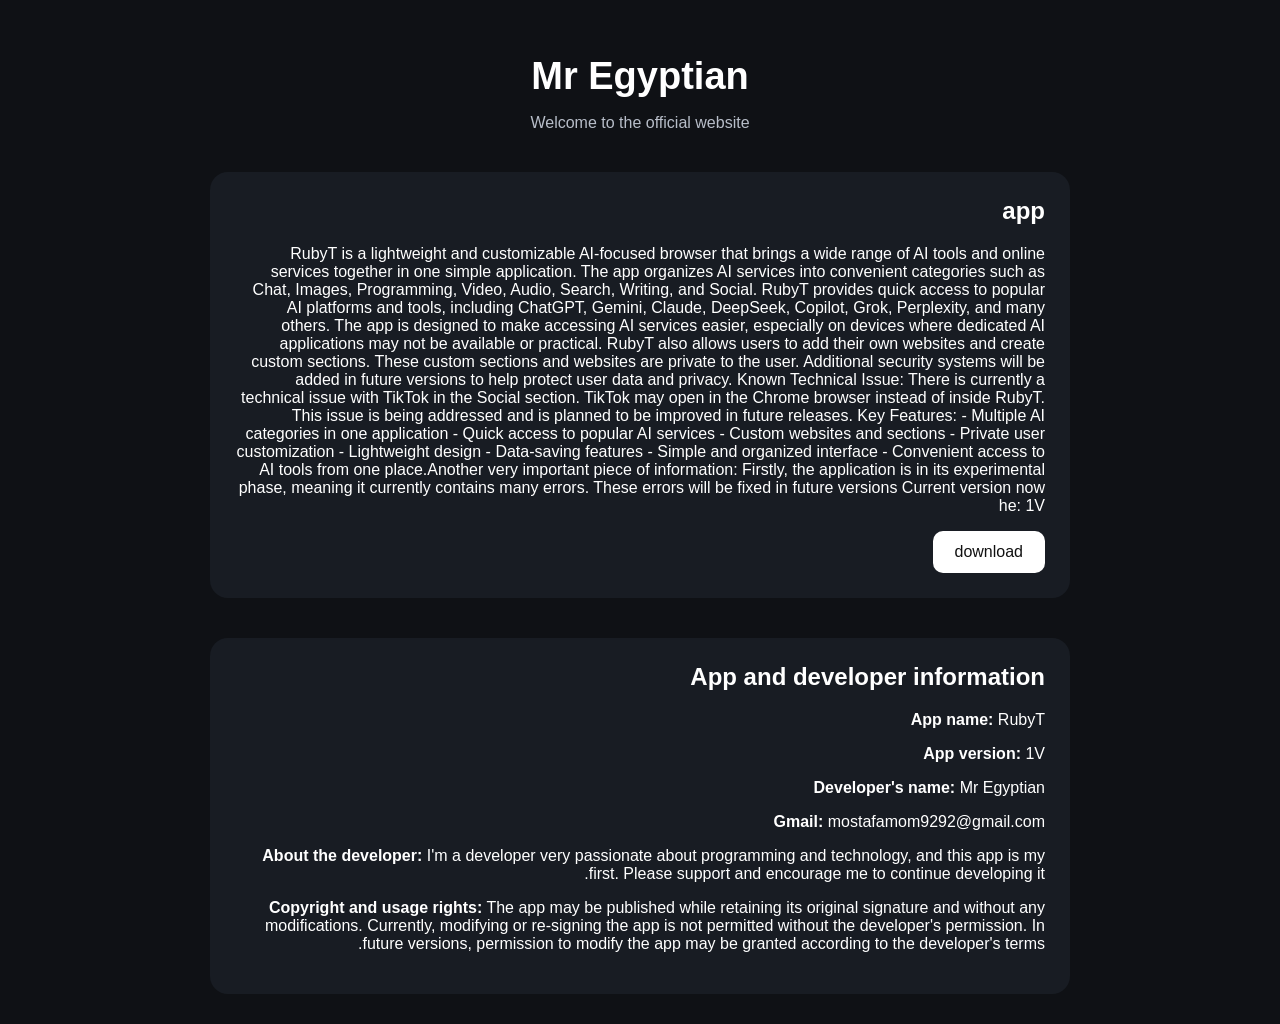
==== index.html @ 40725f2b "Add Mr Egyptian website and APK" ====
<!DOCTYPE html>
<html lang="ar" dir="rtl">
<head>
    <meta charset="UTF-8">
    <meta name="viewport" content="width=device-width, initial-scale=1.0">

    <title>Mr Egyptian</title>

    <link rel="stylesheet" href="style.css">
</head>

<body>

    <main>
        <h1>Mr Egyptian</h1>

        <p>Welcome to the official website</p>

        <section>
            <h2>app</h2>
            <p>RubyT is a lightweight and customizable AI-focused browser that brings a wide range of AI tools and online services together in one simple application.

The app organizes AI services into convenient categories such as Chat, Images, Programming, Video, Audio, Search, Writing, and Social.

RubyT provides quick access to popular AI platforms and tools, including ChatGPT, Gemini, Claude, DeepSeek, Copilot, Grok, Perplexity, and many others.

The app is designed to make accessing AI services easier, especially on devices where dedicated AI applications may not be available or practical.

RubyT also allows users to add their own websites and create custom sections. These custom sections and websites are private to the user. Additional security systems will be added in future versions to help protect user data and privacy.

Known Technical Issue:
There is currently a technical issue with TikTok in the Social section. TikTok may open in the Chrome browser instead of inside RubyT. This issue is being addressed and is planned to be improved in future releases.

Key Features:

- Multiple AI categories in one application
- Quick access to popular AI services
- Custom websites and sections
- Private user customization
- Lightweight design
- Data-saving features
- Simple and organized interface
- Convenient access to AI tools from one place.Another very important piece of information: Firstly, the application is in its experimental phase, meaning it currently contains many errors. These errors will be fixed in future versions Current version now he: 1V</p>

            <button type="button">
                download
            </button>
        </section>
                <!-- معلومات التطبيق والمطور -->
        <section>
            <h2>App and developer information</h2>

            <p>
                <strong>App name:</strong>
                RubyT
            </p>

            <p>
                <strong>App version:</strong>
                1V
            </p>

            <p>
                <strong>Developer's name:</strong>
                Mr Egyptian
            </p>

            <p>
                <strong>Gmail:</strong>
                mostafamom9292@gmail.com
            </p>

            <p>
                <strong>About the developer:</strong>
                     I'm a developer very passionate about programming and technology, and this app is my first.

Please support and encourage me to continue developing it.
            </p>

            <p>
                <strong>Copyright and usage rights:</strong>
                The app may be published while retaining its original signature and without any modifications.

Currently, modifying or re-signing the app is not permitted without the developer's permission.

In future versions, permission to modify the app may be granted according to the developer's terms.
            </p>
        </section>
    </main>

    <script src="script.js"></script>

</body>
</html>
---- style.css ----
* {
    box-sizing: border-box;
}

body {
    margin: 0;
    font-family: Arial, sans-serif;
    background: #0f1115;
    color: white;
}

main {
    max-width: 900px;
    margin: auto;
    padding: 30px 20px;
}

h1 {
    text-align: center;
    font-size: 38px;
    margin-bottom: 10px;
}

main > p {
    text-align: center;
    color: #b8bec9;
}

section {
    margin-top: 40px;
    padding: 25px;
    background: #181c23;
    border-radius: 18px;
}

section h2 {
    margin-top: 0;
}

button {
    border: 0;
    padding: 12px 22px;
    border-radius: 10px;
    background: #ffffff;
    color: #111;
    font-size: 16px;
    cursor: pointer;
}
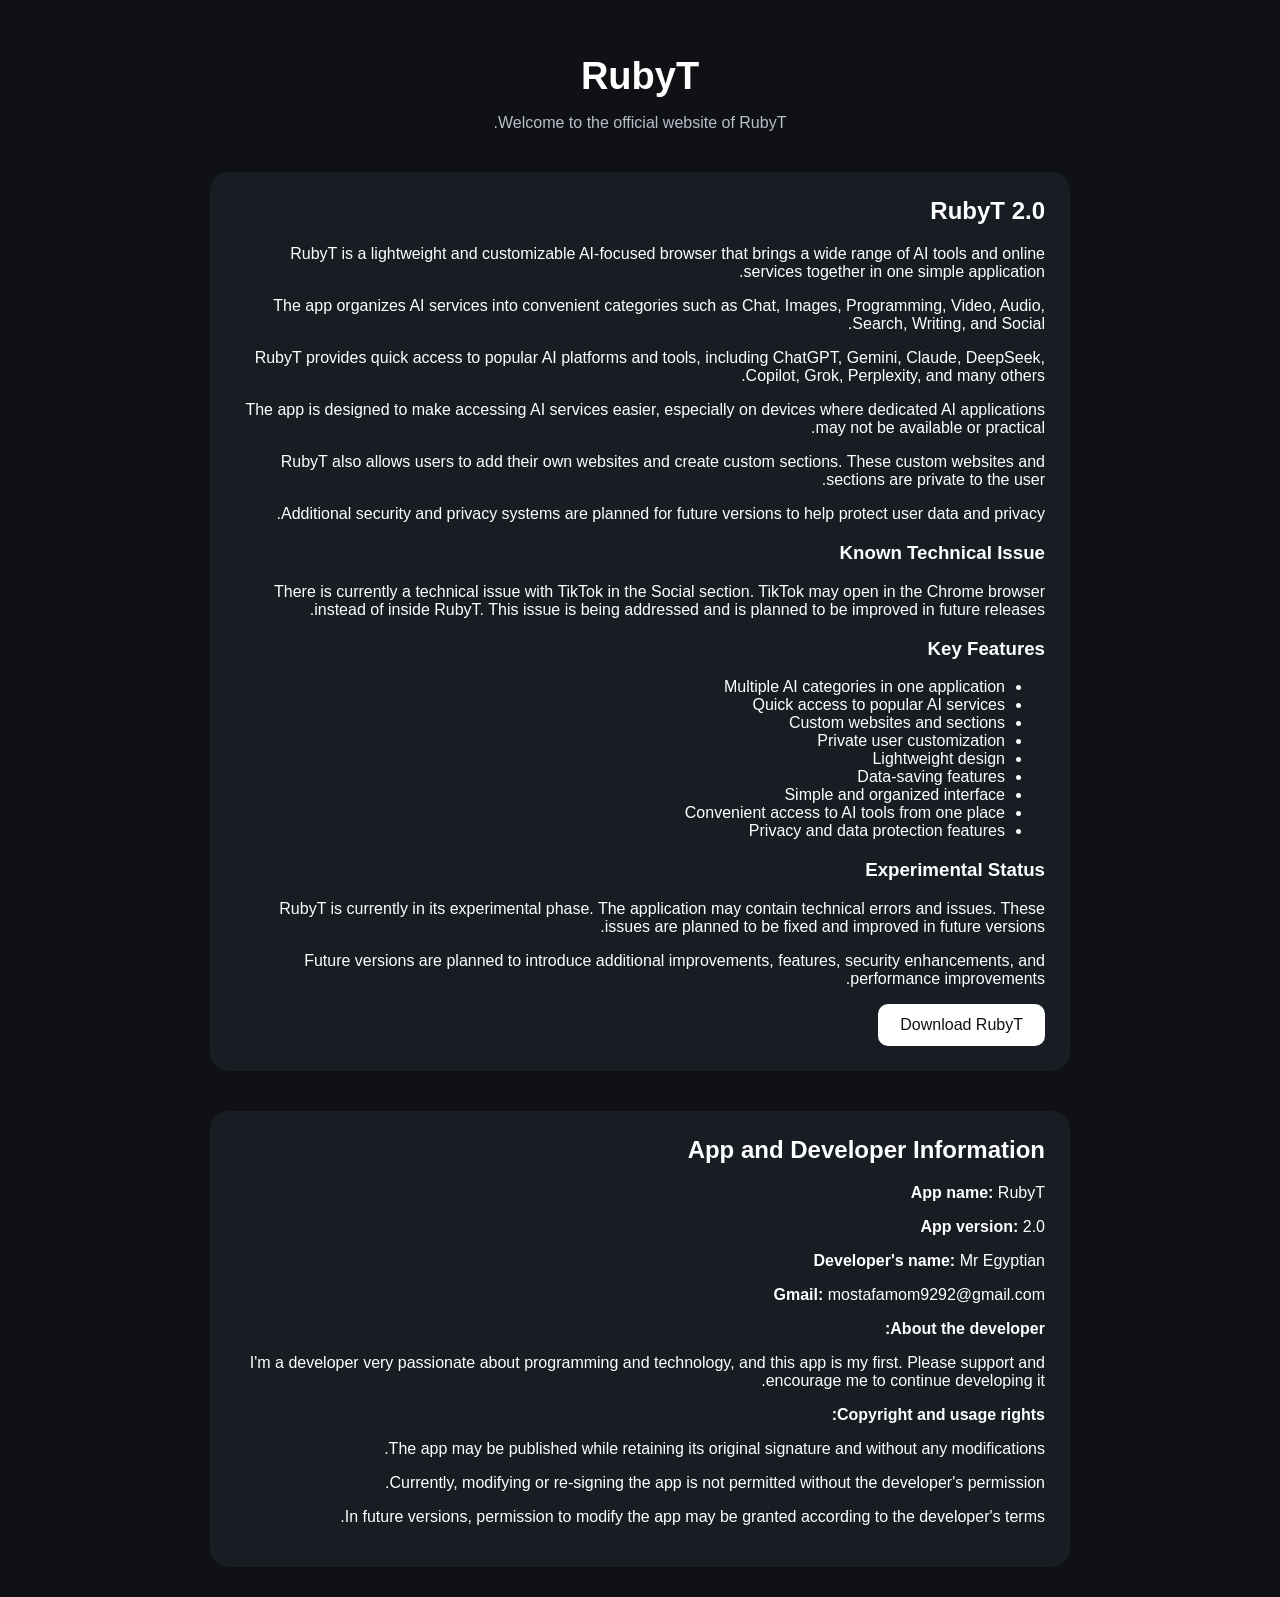
==== commit 9296f08a: "Update website" ====
--- a/index.html
+++ b/index.html
@@ -1,54 +1,223 @@
 <!DOCTYPE html>
 <html lang="ar" dir="rtl">
+
 <head>
     <meta charset="UTF-8">
     <meta name="viewport" content="width=device-width, initial-scale=1.0">
 
-    <title>Mr Egyptian</title>
+    <title>RubyT 2.0 | Official AI Browser & AI Tools</title>
+
+    <meta name="description" content="RubyT 2.0 هو متصفح Android خفيف وقابل للتخصيص يتيح الوصول إلى مجموعة واسعة من أدوات وخدمات الذكاء الاصطناعي مثل ChatGPT وGemini وClaude وDeepSeek وCopilot وGrok وPerplexity، مع إمكانية إضافة مواقع وأقسام مخصصة.">
+
+    <meta name="keywords" content="RubyT, RubyT 2.0, AI Browser, Android AI Browser, AI Tools, AI Websites, ChatGPT, Gemini, Claude, DeepSeek, Copilot, Grok, Perplexity">
+
+    <meta name="author" content="Mr Egyptian">
+
+    <meta name="robots" content="index, follow">
+
+    <link rel="canonical" href="https://mostafamom9292-dev.github.io/Mr-Egyptian-/">
 
     <link rel="stylesheet" href="style.css">
+
+
+    <!-- Structured Data: معلومات الموقع والتطبيق لمحركات البحث والأنظمة الذكية -->
+
+    <script type="application/ld+json">
+    {
+        "@context": "https://schema.org",
+        "@graph": [
+
+            {
+                "@type": "WebSite",
+                "@id": "https://mostafamom9292-dev.github.io/Mr-Egyptian-/#website",
+                "name": "RubyT Official Website",
+                "url": "https://mostafamom9292-dev.github.io/Mr-Egyptian-/",
+                "description": "The official website for RubyT, a lightweight and customizable Android browser focused on convenient access to AI tools, AI platforms, websites, and online services.",
+                "about": {
+                    "@id": "https://mostafamom9292-dev.github.io/Mr-Egyptian-/#application"
+                }
+            },
+
+            {
+                "@type": "SoftwareApplication",
+                "@id": "https://mostafamom9292-dev.github.io/Mr-Egyptian-/#application",
+                "name": "RubyT",
+                "softwareVersion": "2.0",
+                "applicationCategory": "BrowserApplication",
+                "operatingSystem": "Android",
+                "url": "https://mostafamom9292-dev.github.io/Mr-Egyptian-/",
+
+                "description": "RubyT 2.0 is a lightweight and customizable Android browser focused on making access to artificial intelligence tools, AI platforms, websites, and online services easier from one simple and organized application. RubyT brings a wide range of AI services together and organizes them into convenient categories such as Chat, Images, Programming, Video, Audio, Search, Writing, and Social. The application provides quick access to popular AI services and platforms including ChatGPT, Gemini, Claude, DeepSeek, Copilot, Grok, Perplexity, and many other online AI services. RubyT also allows users to add their own websites and create custom sections. These custom websites and sections are private to the user. The application is currently in an experimental phase and may contain technical issues that are planned to be improved in future versions.",
+
+                "featureList": [
+                    "Multiple AI categories in one application",
+                    "Quick access to popular AI services",
+                    "ChatGPT, Gemini, Claude, DeepSeek, Copilot, Grok and Perplexity access",
+                    "Chat, Images, Programming, Video, Audio, Search, Writing and Social categories",
+                    "Ability to add personal websites",
+                    "Ability to create custom sections",
+                    "Private user customization",
+                    "Lightweight application design",
+                    "Data-saving features",
+                    "Simple and organized interface",
+                    "Convenient access to AI tools from one place",
+                    "User data protection and privacy features",
+                    "Encryption intended to help protect user data",
+                    "Protected storage mechanisms intended to reduce unauthorized access to private user data",
+                    "Additional security and privacy improvements planned for future versions"
+                ],
+
+                "keywords": [
+                    "RubyT",
+                    "RubyT 2.0",
+                    "AI browser",
+                    "Android AI browser",
+                    "AI tools",
+                    "AI websites",
+                    "AI services",
+                    "artificial intelligence",
+                    "ChatGPT",
+                    "Gemini",
+                    "Claude",
+                    "DeepSeek",
+                    "Copilot",
+                    "Grok",
+                    "Perplexity",
+                    "AI applications",
+                    "custom websites",
+                    "custom sections",
+                    "privacy",
+                    "data protection"
+                ],
+
+                "isPartOf": {
+                    "@id": "https://mostafamom9292-dev.github.io/Mr-Egyptian-/#website"
+                }
+            }
+
+        ]
+    }
+    </script>
+
 </head>
 
+
 <body>
 
     <main>
-        <h1>Mr Egyptian</h1>
-
-        <p>Welcome to the official website</p>
+
+        <h1>RubyT</h1>
+
+        <p>
+            Welcome to the official website of RubyT.
+        </p>
+
+
+        <!-- معلومات التطبيق -->
 
         <section>
-            <h2>app</h2>
-            <p>RubyT is a lightweight and customizable AI-focused browser that brings a wide range of AI tools and online services together in one simple application.
-
-The app organizes AI services into convenient categories such as Chat, Images, Programming, Video, Audio, Search, Writing, and Social.
-
-RubyT provides quick access to popular AI platforms and tools, including ChatGPT, Gemini, Claude, DeepSeek, Copilot, Grok, Perplexity, and many others.
-
-The app is designed to make accessing AI services easier, especially on devices where dedicated AI applications may not be available or practical.
-
-RubyT also allows users to add their own websites and create custom sections. These custom sections and websites are private to the user. Additional security systems will be added in future versions to help protect user data and privacy.
-
-Known Technical Issue:
-There is currently a technical issue with TikTok in the Social section. TikTok may open in the Chrome browser instead of inside RubyT. This issue is being addressed and is planned to be improved in future releases.
-
-Key Features:
-
-- Multiple AI categories in one application
-- Quick access to popular AI services
-- Custom websites and sections
-- Private user customization
-- Lightweight design
-- Data-saving features
-- Simple and organized interface
-- Convenient access to AI tools from one place.Another very important piece of information: Firstly, the application is in its experimental phase, meaning it currently contains many errors. These errors will be fixed in future versions Current version now he: 1V</p>
-
-            <button type="button">
-                download
+
+            <h2>RubyT 2.0</h2>
+
+            <p>
+                RubyT is a lightweight and customizable AI-focused browser
+                that brings a wide range of AI tools and online services
+                together in one simple application.
+            </p>
+
+            <p>
+                The app organizes AI services into convenient categories
+                such as Chat, Images, Programming, Video, Audio, Search,
+                Writing, and Social.
+            </p>
+
+            <p>
+                RubyT provides quick access to popular AI platforms and tools,
+                including ChatGPT, Gemini, Claude, DeepSeek, Copilot, Grok,
+                Perplexity, and many others.
+            </p>
+
+            <p>
+                The app is designed to make accessing AI services easier,
+                especially on devices where dedicated AI applications may
+                not be available or practical.
+            </p>
+
+            <p>
+                RubyT also allows users to add their own websites and create
+                custom sections. These custom websites and sections are
+                private to the user.
+            </p>
+
+            <p>
+                Additional security and privacy systems are planned for
+                future versions to help protect user data and privacy.
+            </p>
+
+
+            <!-- المشكلة المعروفة -->
+
+            <h3>Known Technical Issue</h3>
+
+            <p>
+                There is currently a technical issue with TikTok in the
+                Social section. TikTok may open in the Chrome browser
+                instead of inside RubyT. This issue is being addressed
+                and is planned to be improved in future releases.
+            </p>
+
+
+            <!-- المميزات -->
+
+            <h3>Key Features</h3>
+
+            <ul>
+                <li>Multiple AI categories in one application</li>
+                <li>Quick access to popular AI services</li>
+                <li>Custom websites and sections</li>
+                <li>Private user customization</li>
+                <li>Lightweight design</li>
+                <li>Data-saving features</li>
+                <li>Simple and organized interface</li>
+                <li>Convenient access to AI tools from one place</li>
+                <li>Privacy and data protection features</li>
+            </ul>
+
+
+            <!-- الحالة الحالية -->
+
+            <h3>Experimental Status</h3>
+
+            <p>
+                RubyT is currently in its experimental phase.
+                The application may contain technical errors and issues.
+                These issues are planned to be fixed and improved in
+                future versions.
+            </p>
+
+            <p>
+                Future versions are planned to introduce additional
+                improvements, features, security enhancements, and
+                performance improvements.
+            </p>
+
+
+            <!-- زر التحميل -->
+
+            <button
+                type="button"
+                onclick="window.location.href='https://github.com/mostafamom9292-dev/Mr-Egyptian-/releases/latest/download/Mr-Egyptian.apk'">
+                Download RubyT
             </button>
+
         </section>
-                <!-- معلومات التطبيق والمطور -->
+
+
+        <!-- معلومات التطبيق والمطور -->
+
         <section>
-            <h2>App and developer information</h2>
+
+            <h2>App and Developer Information</h2>
 
             <p>
                 <strong>App name:</strong>
@@ -57,7 +226,7 @@
 
             <p>
                 <strong>App version:</strong>
-                1V
+                2.0
             </p>
 
             <p>
@@ -72,23 +241,43 @@
 
             <p>
                 <strong>About the developer:</strong>
-                     I'm a developer very passionate about programming and technology, and this app is my first.
-
-Please support and encourage me to continue developing it.
-            </p>
+            </p>
+
+            <p>
+                I'm a developer very passionate about programming and
+                technology, and this app is my first.
+                Please support and encourage me to continue developing it.
+            </p>
+
+
+            <!-- حقوق الاستخدام -->
 
             <p>
                 <strong>Copyright and usage rights:</strong>
-                The app may be published while retaining its original signature and without any modifications.
-
-Currently, modifying or re-signing the app is not permitted without the developer's permission.
-
-In future versions, permission to modify the app may be granted according to the developer's terms.
-            </p>
+            </p>
+
+            <p>
+                The app may be published while retaining its original
+                signature and without any modifications.
+            </p>
+
+            <p>
+                Currently, modifying or re-signing the app is not permitted
+                without the developer's permission.
+            </p>
+
+            <p>
+                In future versions, permission to modify the app may be
+                granted according to the developer's terms.
+            </p>
+
         </section>
+
     </main>
 
+
     <script src="script.js"></script>
 
 </body>
+
 </html>
